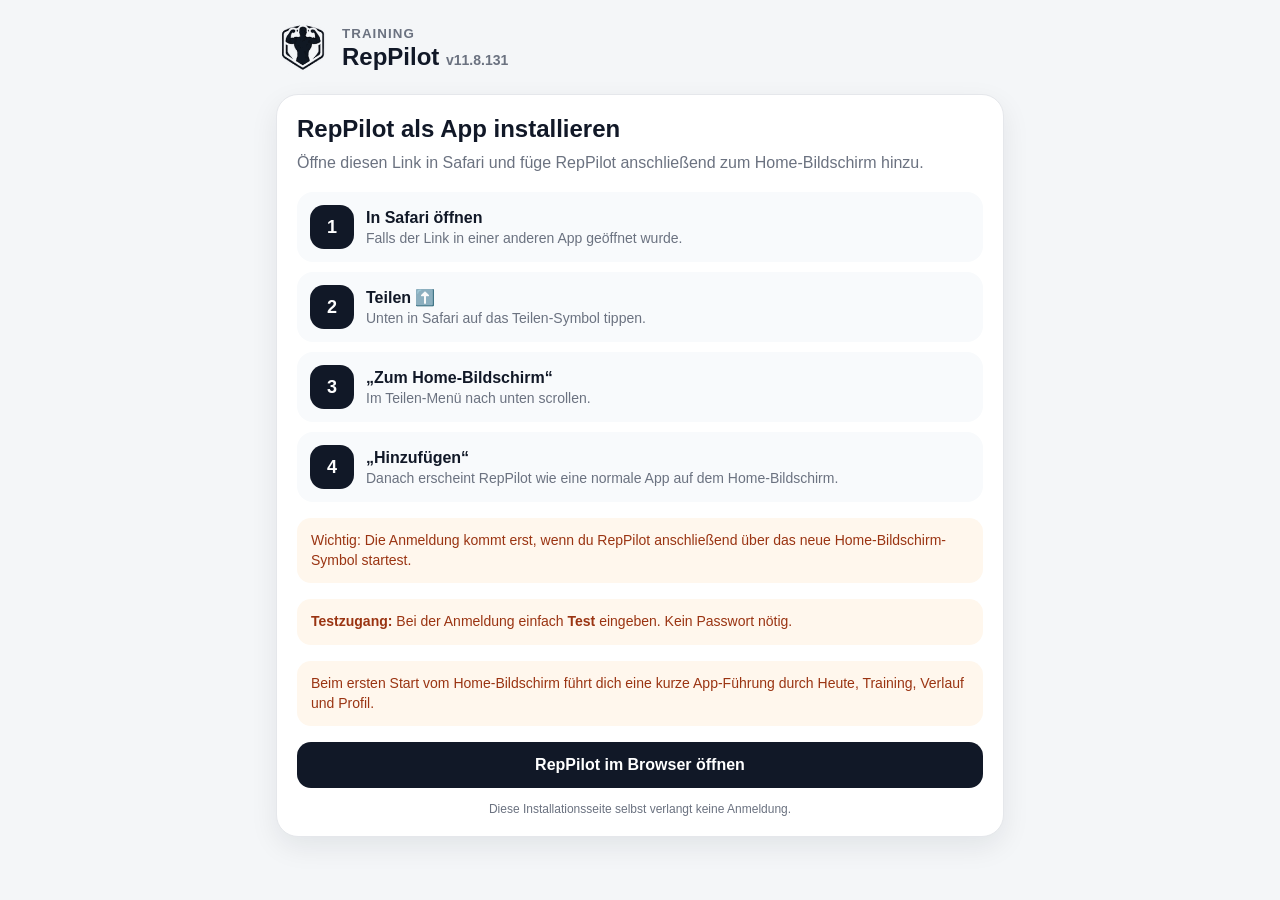
==== install.html @ 0077f210 "v11.8.131 align install page" ====
<!doctype html>
<html lang="de" data-app-version="11.8.131">
<head>
  <meta charset="utf-8">
  <meta name="viewport" content="width=device-width,initial-scale=1,viewport-fit=cover">
  <meta name="theme-color" content="#111827">
  <meta name="mobile-web-app-capable" content="yes">
  <meta name="apple-mobile-web-app-capable" content="yes">
  <meta name="apple-mobile-web-app-title" content="RepPilot">
  <meta name="apple-mobile-web-app-status-bar-style" content="default">
  <link rel="manifest" href="manifest.json?v=11.8.131">
  <link rel="apple-touch-icon" href="icon-192.png?v=11.8.131">
  <link rel="icon" type="image/png" sizes="192x192" href="icon-192.png?v=11.8.131">
  <title>RepPilot installieren</title>
  <style>
    :root{color-scheme:light;font-family:-apple-system,BlinkMacSystemFont,"Segoe UI",sans-serif}
    *{box-sizing:border-box}
    body{margin:0;background:#f4f6f8;color:#111827;min-height:100vh}
    header{padding:22px 18px 10px;max-width:760px;margin:0 auto}
    .brand{display:flex;align-items:center;gap:12px}
    .brand img{width:52px;height:52px;object-fit:contain}
    .brand small{display:block;color:#6b7280;font-weight:700;letter-spacing:.08em}
    .brand h1{font-size:24px;margin:2px 0 0}
    .brand h1 span{font-size:14px;color:#6b7280;font-weight:700}
    main{max-width:760px;margin:0 auto;padding:10px 16px 32px}
    .card{background:#fff;border:1px solid #e5e7eb;border-radius:22px;padding:20px;box-shadow:0 10px 28px rgba(17,24,39,.08)}
    h2{font-size:24px;margin:0 0 8px}
    .intro{margin:0 0 18px;color:#6b7280;line-height:1.45}
    .steps{display:grid;gap:10px}
    .step{display:grid;grid-template-columns:44px 1fr;gap:12px;align-items:center;background:#f8fafc;border-radius:16px;padding:13px}
    .num{width:44px;height:44px;border-radius:14px;background:#111827;color:#fff;display:grid;place-items:center;font-weight:800;font-size:18px}
    .step strong{display:block;font-size:16px}
    .step span{display:block;color:#6b7280;font-size:14px;margin-top:3px}
    .note{margin:16px 0 0;padding:13px 14px;background:#fff7ed;border-radius:14px;color:#9a3412;font-size:14px;line-height:1.4}
    .open{display:block;margin-top:16px;width:100%;border:0;border-radius:14px;background:#111827;color:#fff;text-align:center;text-decoration:none;font-weight:800;padding:14px 16px}
    .hint{text-align:center;color:#6b7280;font-size:12px;margin:14px 0 0}
  </style>
</head>
<body>
  <header>
    <div class="brand">
      <img src="reppilot-logo-old-stable.png?v=11.8.27" alt="RepPilot Logo">
      <div><small>TRAINING</small><h1>RepPilot <span>v11.8.131</span></h1></div>
    </div>
  </header>
  <main>
    <section class="card" aria-label="RepPilot installieren">
      <h2>RepPilot als App installieren</h2>
      <p class="intro">Öffne diesen Link in Safari und füge RepPilot anschließend zum Home-Bildschirm hinzu.</p>
      <div class="steps">
        <div class="step"><div class="num">1</div><div><strong>In Safari öffnen</strong><span>Falls der Link in einer anderen App geöffnet wurde.</span></div></div>
        <div class="step"><div class="num">2</div><div><strong>Teilen ⬆️</strong><span>Unten in Safari auf das Teilen-Symbol tippen.</span></div></div>
        <div class="step"><div class="num">3</div><div><strong>„Zum Home-Bildschirm“</strong><span>Im Teilen-Menü nach unten scrollen.</span></div></div>
        <div class="step"><div class="num">4</div><div><strong>„Hinzufügen“</strong><span>Danach erscheint RepPilot wie eine normale App auf dem Home-Bildschirm.</span></div></div>
      </div>
      <p class="note">Wichtig: Die Anmeldung kommt erst, wenn du RepPilot anschließend über das neue Home-Bildschirm-Symbol startest.</p><p class="note"><strong>Testzugang:</strong> Bei der Anmeldung einfach <strong>Test</strong> eingeben. Kein Passwort nötig.</p><p class="note">Beim ersten Start vom Home-Bildschirm führt dich eine kurze App-Führung durch Heute, Training, Verlauf und Profil.</p>
      <a class="open" href="./?launch=v11.8.131">RepPilot im Browser öffnen</a>
      <p class="hint">Diese Installationsseite selbst verlangt keine Anmeldung.</p>
    </section>
  </main>
  <script>
    (() => {
      const standalone = window.matchMedia && window.matchMedia('(display-mode: standalone)').matches;
      const iosStandalone = window.navigator.standalone === true;
      if (standalone || iosStandalone) {
        window.location.replace('./?launch=v11.8.131');
        return;
      }
      if ('serviceWorker' in navigator) {
        navigator.serviceWorker.register('./sw.js?v=11.8.131').catch(() => {});
      }
    })();
  </script>
</body>
</html>
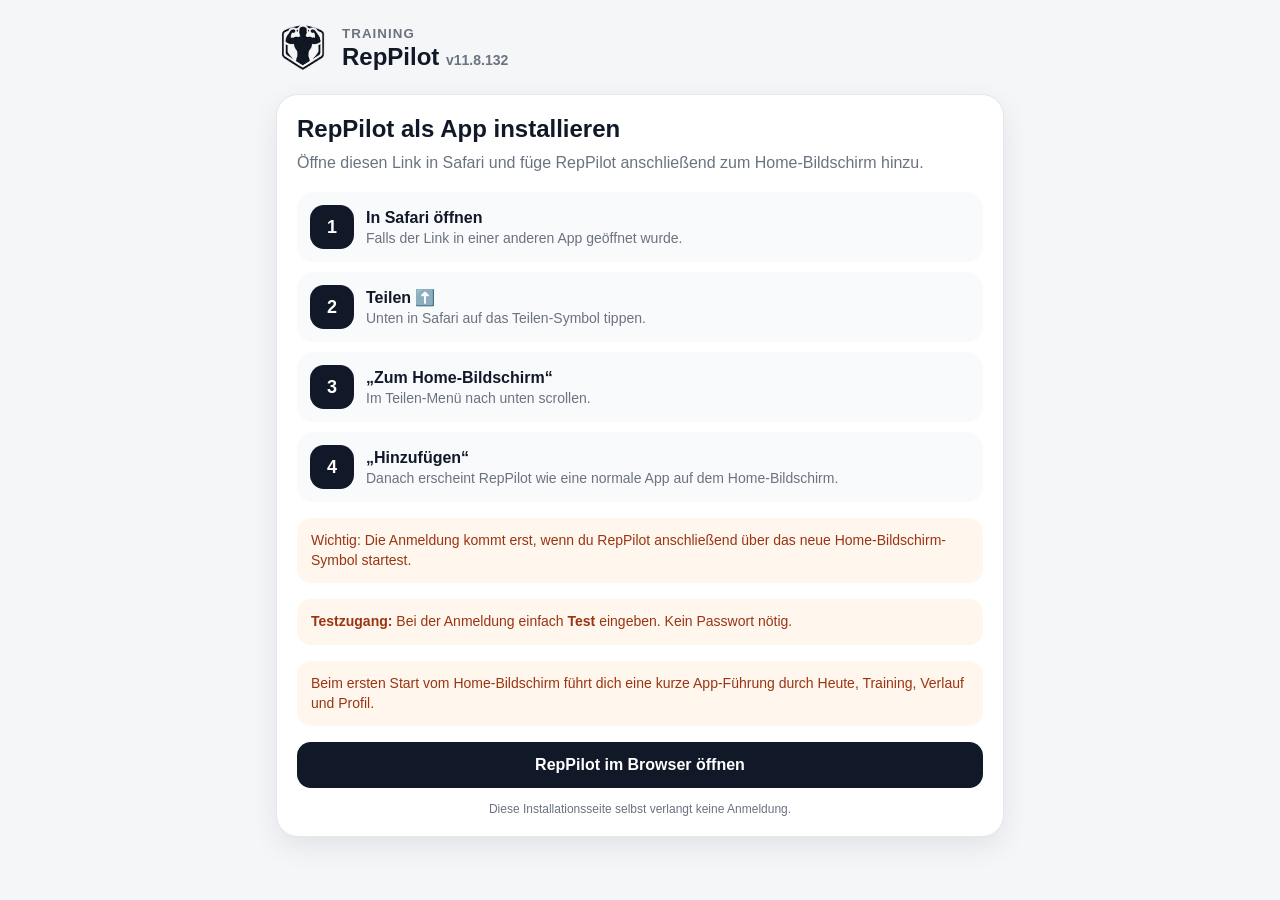
==== commit 2180e90d: "v11.8.132 align release metadata" ====
--- a/install.html
+++ b/install.html
@@ -1,5 +1,5 @@
 <!doctype html>
-<html lang="de" data-app-version="11.8.131">
+<html lang="de" data-app-version="11.8.132">
 <head>
   <meta charset="utf-8">
   <meta name="viewport" content="width=device-width,initial-scale=1,viewport-fit=cover">
@@ -8,9 +8,9 @@
   <meta name="apple-mobile-web-app-capable" content="yes">
   <meta name="apple-mobile-web-app-title" content="RepPilot">
   <meta name="apple-mobile-web-app-status-bar-style" content="default">
-  <link rel="manifest" href="manifest.json?v=11.8.131">
-  <link rel="apple-touch-icon" href="icon-192.png?v=11.8.131">
-  <link rel="icon" type="image/png" sizes="192x192" href="icon-192.png?v=11.8.131">
+  <link rel="manifest" href="manifest.json?v=11.8.132">
+  <link rel="apple-touch-icon" href="icon-192.png?v=11.8.132">
+  <link rel="icon" type="image/png" sizes="192x192" href="icon-192.png?v=11.8.132">
   <title>RepPilot installieren</title>
   <style>
     :root{color-scheme:light;font-family:-apple-system,BlinkMacSystemFont,"Segoe UI",sans-serif}
@@ -40,7 +40,7 @@
   <header>
     <div class="brand">
       <img src="reppilot-logo-old-stable.png?v=11.8.27" alt="RepPilot Logo">
-      <div><small>TRAINING</small><h1>RepPilot <span>v11.8.131</span></h1></div>
+      <div><small>TRAINING</small><h1>RepPilot <span>v11.8.132</span></h1></div>
     </div>
   </header>
   <main>
@@ -54,7 +54,7 @@
         <div class="step"><div class="num">4</div><div><strong>„Hinzufügen“</strong><span>Danach erscheint RepPilot wie eine normale App auf dem Home-Bildschirm.</span></div></div>
       </div>
       <p class="note">Wichtig: Die Anmeldung kommt erst, wenn du RepPilot anschließend über das neue Home-Bildschirm-Symbol startest.</p><p class="note"><strong>Testzugang:</strong> Bei der Anmeldung einfach <strong>Test</strong> eingeben. Kein Passwort nötig.</p><p class="note">Beim ersten Start vom Home-Bildschirm führt dich eine kurze App-Führung durch Heute, Training, Verlauf und Profil.</p>
-      <a class="open" href="./?launch=v11.8.131">RepPilot im Browser öffnen</a>
+      <a class="open" href="./?launch=v11.8.132">RepPilot im Browser öffnen</a>
       <p class="hint">Diese Installationsseite selbst verlangt keine Anmeldung.</p>
     </section>
   </main>
@@ -63,11 +63,11 @@
       const standalone = window.matchMedia && window.matchMedia('(display-mode: standalone)').matches;
       const iosStandalone = window.navigator.standalone === true;
       if (standalone || iosStandalone) {
-        window.location.replace('./?launch=v11.8.131');
+        window.location.replace('./?launch=v11.8.132');
         return;
       }
       if ('serviceWorker' in navigator) {
-        navigator.serviceWorker.register('./sw.js?v=11.8.131').catch(() => {});
+        navigator.serviceWorker.register('./sw.js?v=11.8.132').catch(() => {});
       }
     })();
   </script>
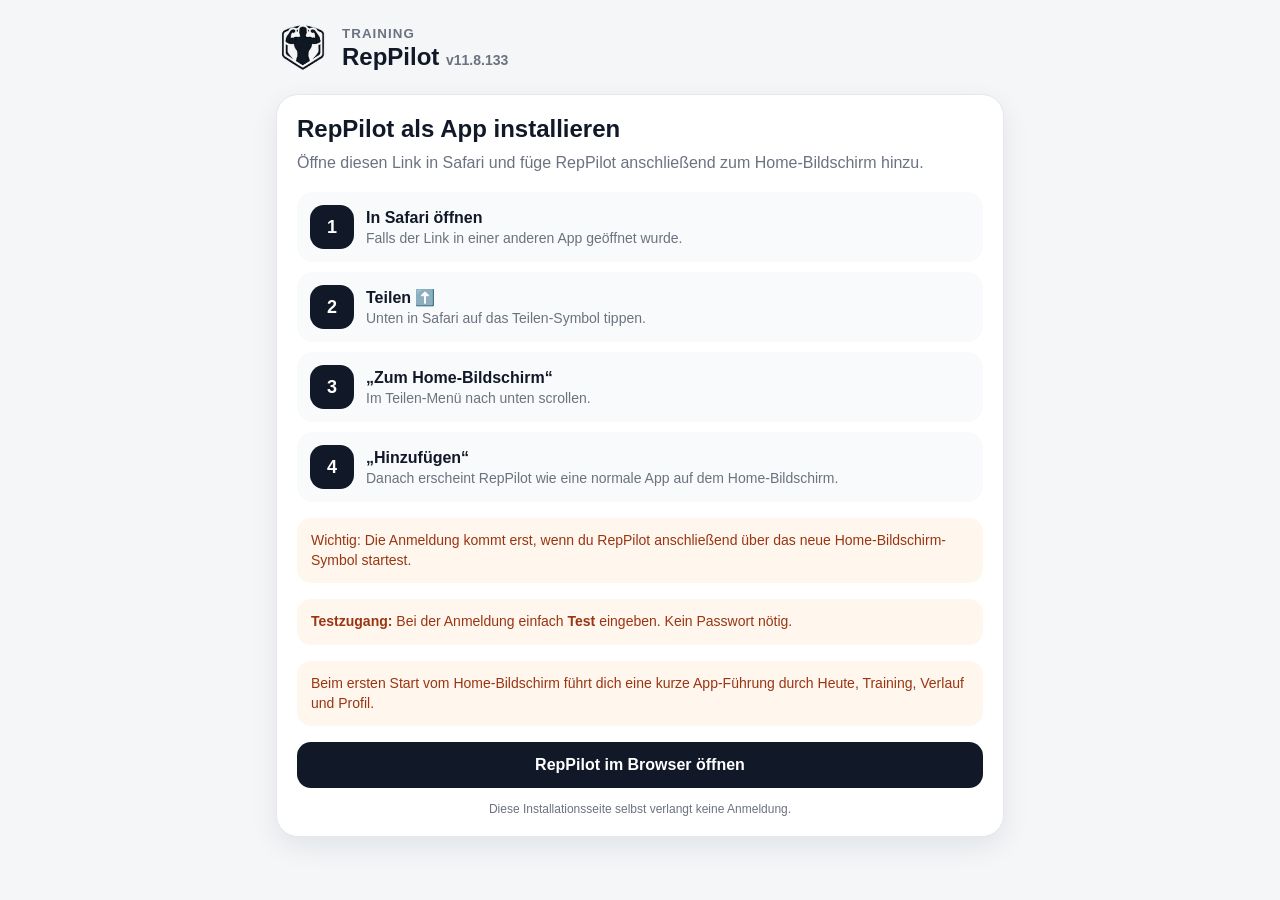
==== commit 5334185d: "v11.8.133 finalize personal ski leg plan" ====
--- a/install.html
+++ b/install.html
@@ -1,5 +1,5 @@
 <!doctype html>
-<html lang="de" data-app-version="11.8.132">
+<html lang="de" data-app-version="11.8.133">
 <head>
   <meta charset="utf-8">
   <meta name="viewport" content="width=device-width,initial-scale=1,viewport-fit=cover">
@@ -8,9 +8,9 @@
   <meta name="apple-mobile-web-app-capable" content="yes">
   <meta name="apple-mobile-web-app-title" content="RepPilot">
   <meta name="apple-mobile-web-app-status-bar-style" content="default">
-  <link rel="manifest" href="manifest.json?v=11.8.132">
-  <link rel="apple-touch-icon" href="icon-192.png?v=11.8.132">
-  <link rel="icon" type="image/png" sizes="192x192" href="icon-192.png?v=11.8.132">
+  <link rel="manifest" href="manifest.json?v=11.8.133">
+  <link rel="apple-touch-icon" href="icon-192.png?v=11.8.133">
+  <link rel="icon" type="image/png" sizes="192x192" href="icon-192.png?v=11.8.133">
   <title>RepPilot installieren</title>
   <style>
     :root{color-scheme:light;font-family:-apple-system,BlinkMacSystemFont,"Segoe UI",sans-serif}
@@ -40,7 +40,7 @@
   <header>
     <div class="brand">
       <img src="reppilot-logo-old-stable.png?v=11.8.27" alt="RepPilot Logo">
-      <div><small>TRAINING</small><h1>RepPilot <span>v11.8.132</span></h1></div>
+      <div><small>TRAINING</small><h1>RepPilot <span>v11.8.133</span></h1></div>
     </div>
   </header>
   <main>
@@ -54,7 +54,7 @@
         <div class="step"><div class="num">4</div><div><strong>„Hinzufügen“</strong><span>Danach erscheint RepPilot wie eine normale App auf dem Home-Bildschirm.</span></div></div>
       </div>
       <p class="note">Wichtig: Die Anmeldung kommt erst, wenn du RepPilot anschließend über das neue Home-Bildschirm-Symbol startest.</p><p class="note"><strong>Testzugang:</strong> Bei der Anmeldung einfach <strong>Test</strong> eingeben. Kein Passwort nötig.</p><p class="note">Beim ersten Start vom Home-Bildschirm führt dich eine kurze App-Führung durch Heute, Training, Verlauf und Profil.</p>
-      <a class="open" href="./?launch=v11.8.132">RepPilot im Browser öffnen</a>
+      <a class="open" href="./?launch=v11.8.133">RepPilot im Browser öffnen</a>
       <p class="hint">Diese Installationsseite selbst verlangt keine Anmeldung.</p>
     </section>
   </main>
@@ -63,11 +63,11 @@
       const standalone = window.matchMedia && window.matchMedia('(display-mode: standalone)').matches;
       const iosStandalone = window.navigator.standalone === true;
       if (standalone || iosStandalone) {
-        window.location.replace('./?launch=v11.8.132');
+        window.location.replace('./?launch=v11.8.133');
         return;
       }
       if ('serviceWorker' in navigator) {
-        navigator.serviceWorker.register('./sw.js?v=11.8.132').catch(() => {});
+        navigator.serviceWorker.register('./sw.js?v=11.8.133').catch(() => {});
       }
     })();
   </script>
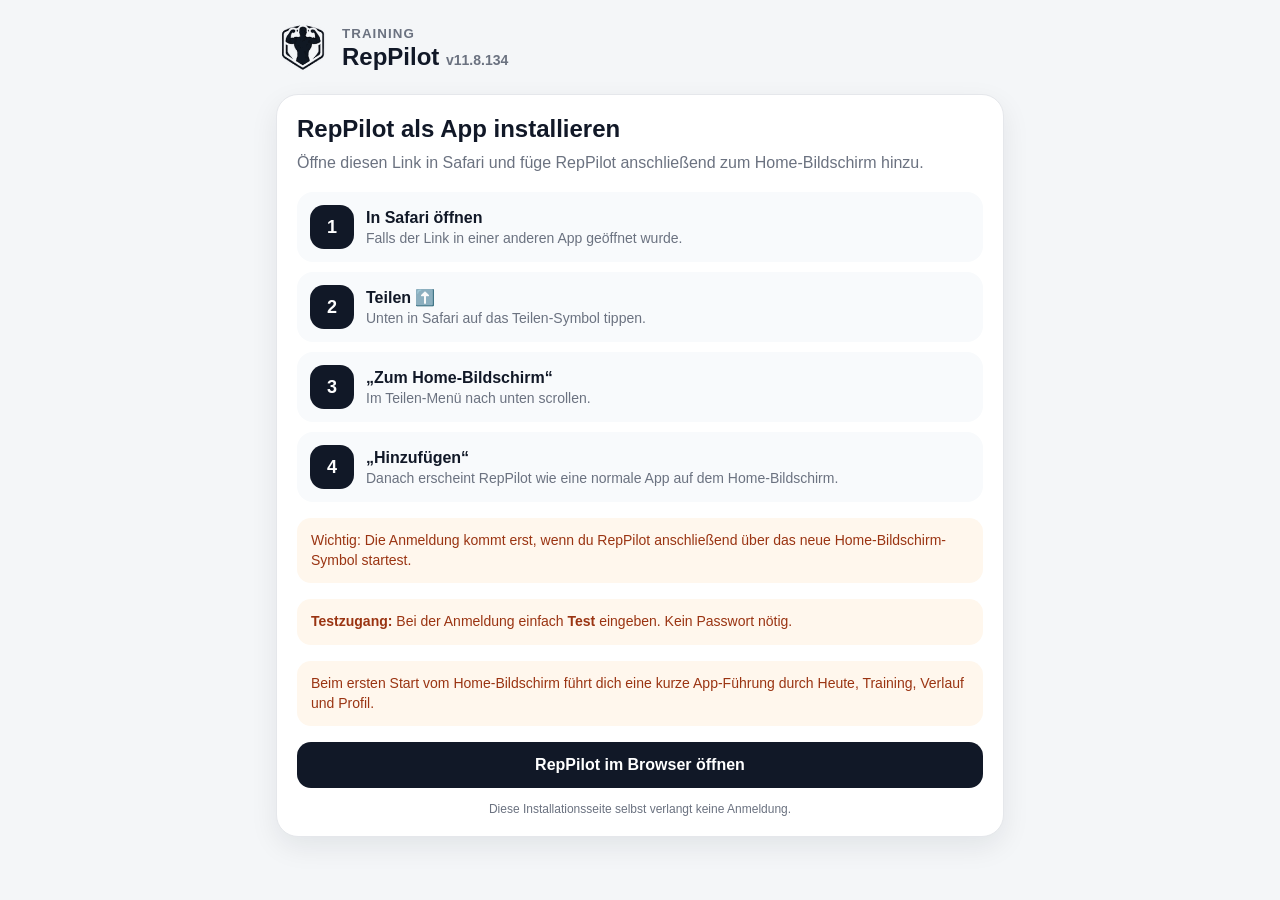
==== commit 60e8b565: "v11.8.134 add complete ski leg imagery" ====
--- a/install.html
+++ b/install.html
@@ -1,5 +1,5 @@
 <!doctype html>
-<html lang="de" data-app-version="11.8.133">
+<html lang="de" data-app-version="11.8.134">
 <head>
   <meta charset="utf-8">
   <meta name="viewport" content="width=device-width,initial-scale=1,viewport-fit=cover">
@@ -8,9 +8,9 @@
   <meta name="apple-mobile-web-app-capable" content="yes">
   <meta name="apple-mobile-web-app-title" content="RepPilot">
   <meta name="apple-mobile-web-app-status-bar-style" content="default">
-  <link rel="manifest" href="manifest.json?v=11.8.133">
-  <link rel="apple-touch-icon" href="icon-192.png?v=11.8.133">
-  <link rel="icon" type="image/png" sizes="192x192" href="icon-192.png?v=11.8.133">
+  <link rel="manifest" href="manifest.json?v=11.8.134">
+  <link rel="apple-touch-icon" href="icon-192.png?v=11.8.134">
+  <link rel="icon" type="image/png" sizes="192x192" href="icon-192.png?v=11.8.134">
   <title>RepPilot installieren</title>
   <style>
     :root{color-scheme:light;font-family:-apple-system,BlinkMacSystemFont,"Segoe UI",sans-serif}
@@ -40,7 +40,7 @@
   <header>
     <div class="brand">
       <img src="reppilot-logo-old-stable.png?v=11.8.27" alt="RepPilot Logo">
-      <div><small>TRAINING</small><h1>RepPilot <span>v11.8.133</span></h1></div>
+      <div><small>TRAINING</small><h1>RepPilot <span>v11.8.134</span></h1></div>
     </div>
   </header>
   <main>
@@ -54,7 +54,7 @@
         <div class="step"><div class="num">4</div><div><strong>„Hinzufügen“</strong><span>Danach erscheint RepPilot wie eine normale App auf dem Home-Bildschirm.</span></div></div>
       </div>
       <p class="note">Wichtig: Die Anmeldung kommt erst, wenn du RepPilot anschließend über das neue Home-Bildschirm-Symbol startest.</p><p class="note"><strong>Testzugang:</strong> Bei der Anmeldung einfach <strong>Test</strong> eingeben. Kein Passwort nötig.</p><p class="note">Beim ersten Start vom Home-Bildschirm führt dich eine kurze App-Führung durch Heute, Training, Verlauf und Profil.</p>
-      <a class="open" href="./?launch=v11.8.133">RepPilot im Browser öffnen</a>
+      <a class="open" href="./?launch=v11.8.134">RepPilot im Browser öffnen</a>
       <p class="hint">Diese Installationsseite selbst verlangt keine Anmeldung.</p>
     </section>
   </main>
@@ -63,11 +63,11 @@
       const standalone = window.matchMedia && window.matchMedia('(display-mode: standalone)').matches;
       const iosStandalone = window.navigator.standalone === true;
       if (standalone || iosStandalone) {
-        window.location.replace('./?launch=v11.8.133');
+        window.location.replace('./?launch=v11.8.134');
         return;
       }
       if ('serviceWorker' in navigator) {
-        navigator.serviceWorker.register('./sw.js?v=11.8.133').catch(() => {});
+        navigator.serviceWorker.register('./sw.js?v=11.8.134').catch(() => {});
       }
     })();
   </script>
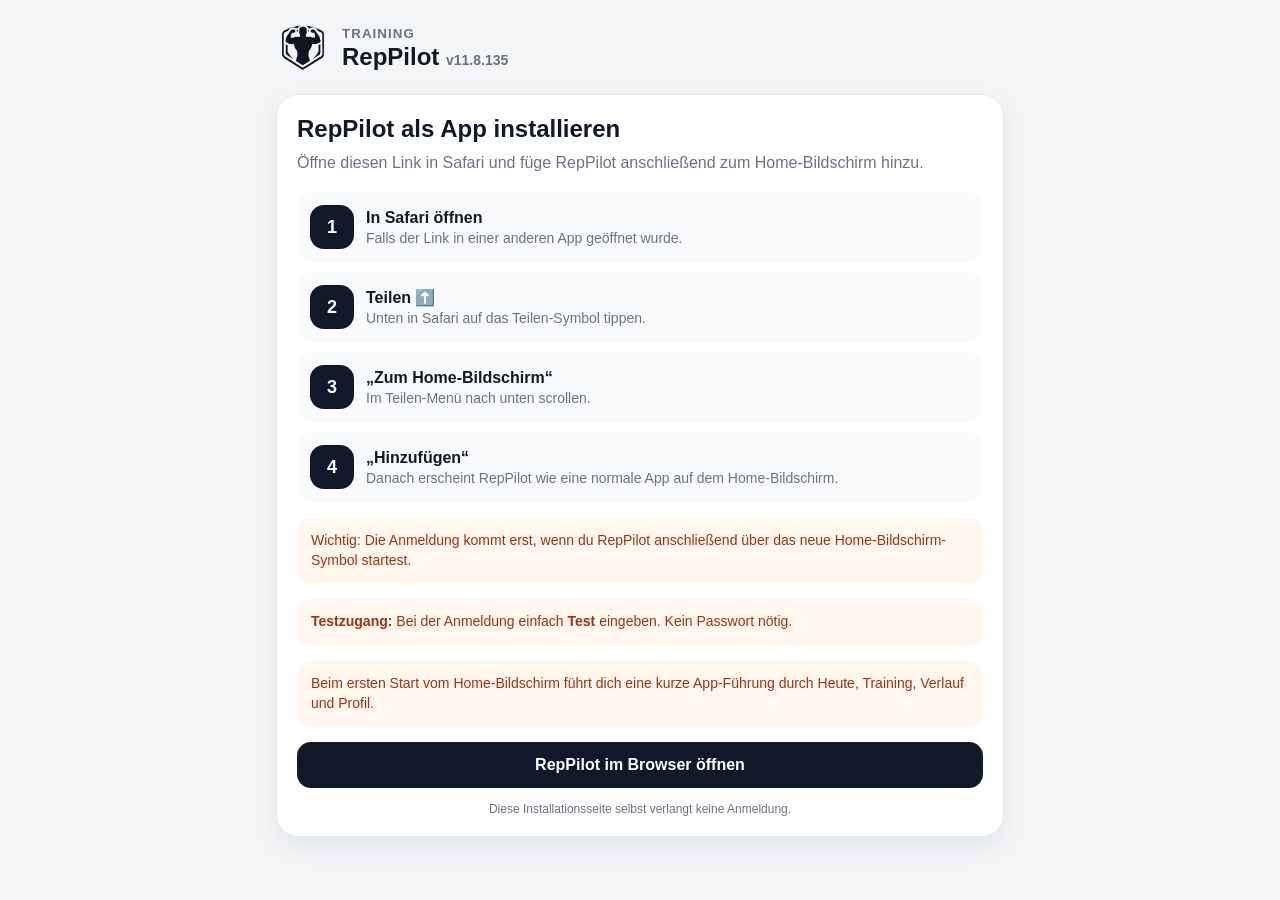
==== commit 4bde5799: "fix: iOS bottom navigation, leg image paths and auto-save v11.8.135" ====
--- a/install.html
+++ b/install.html
@@ -1,5 +1,5 @@
 <!doctype html>
-<html lang="de" data-app-version="11.8.134">
+<html lang="de" data-app-version="11.8.135">
 <head>
   <meta charset="utf-8">
   <meta name="viewport" content="width=device-width,initial-scale=1,viewport-fit=cover">
@@ -8,9 +8,9 @@
   <meta name="apple-mobile-web-app-capable" content="yes">
   <meta name="apple-mobile-web-app-title" content="RepPilot">
   <meta name="apple-mobile-web-app-status-bar-style" content="default">
-  <link rel="manifest" href="manifest.json?v=11.8.134">
-  <link rel="apple-touch-icon" href="icon-192.png?v=11.8.134">
-  <link rel="icon" type="image/png" sizes="192x192" href="icon-192.png?v=11.8.134">
+  <link rel="manifest" href="manifest.json?v=11.8.135">
+  <link rel="apple-touch-icon" href="icon-192.png?v=11.8.135">
+  <link rel="icon" type="image/png" sizes="192x192" href="icon-192.png?v=11.8.135">
   <title>RepPilot installieren</title>
   <style>
     :root{color-scheme:light;font-family:-apple-system,BlinkMacSystemFont,"Segoe UI",sans-serif}
@@ -40,7 +40,7 @@
   <header>
     <div class="brand">
       <img src="reppilot-logo-old-stable.png?v=11.8.27" alt="RepPilot Logo">
-      <div><small>TRAINING</small><h1>RepPilot <span>v11.8.134</span></h1></div>
+      <div><small>TRAINING</small><h1>RepPilot <span>v11.8.135</span></h1></div>
     </div>
   </header>
   <main>
@@ -54,7 +54,7 @@
         <div class="step"><div class="num">4</div><div><strong>„Hinzufügen“</strong><span>Danach erscheint RepPilot wie eine normale App auf dem Home-Bildschirm.</span></div></div>
       </div>
       <p class="note">Wichtig: Die Anmeldung kommt erst, wenn du RepPilot anschließend über das neue Home-Bildschirm-Symbol startest.</p><p class="note"><strong>Testzugang:</strong> Bei der Anmeldung einfach <strong>Test</strong> eingeben. Kein Passwort nötig.</p><p class="note">Beim ersten Start vom Home-Bildschirm führt dich eine kurze App-Führung durch Heute, Training, Verlauf und Profil.</p>
-      <a class="open" href="./?launch=v11.8.134">RepPilot im Browser öffnen</a>
+      <a class="open" href="./?launch=v11.8.135">RepPilot im Browser öffnen</a>
       <p class="hint">Diese Installationsseite selbst verlangt keine Anmeldung.</p>
     </section>
   </main>
@@ -63,11 +63,11 @@
       const standalone = window.matchMedia && window.matchMedia('(display-mode: standalone)').matches;
       const iosStandalone = window.navigator.standalone === true;
       if (standalone || iosStandalone) {
-        window.location.replace('./?launch=v11.8.134');
+        window.location.replace('./?launch=v11.8.135');
         return;
       }
       if ('serviceWorker' in navigator) {
-        navigator.serviceWorker.register('./sw.js?v=11.8.134').catch(() => {});
+        navigator.serviceWorker.register('./sw.js?v=11.8.135').catch(() => {});
       }
     })();
   </script>
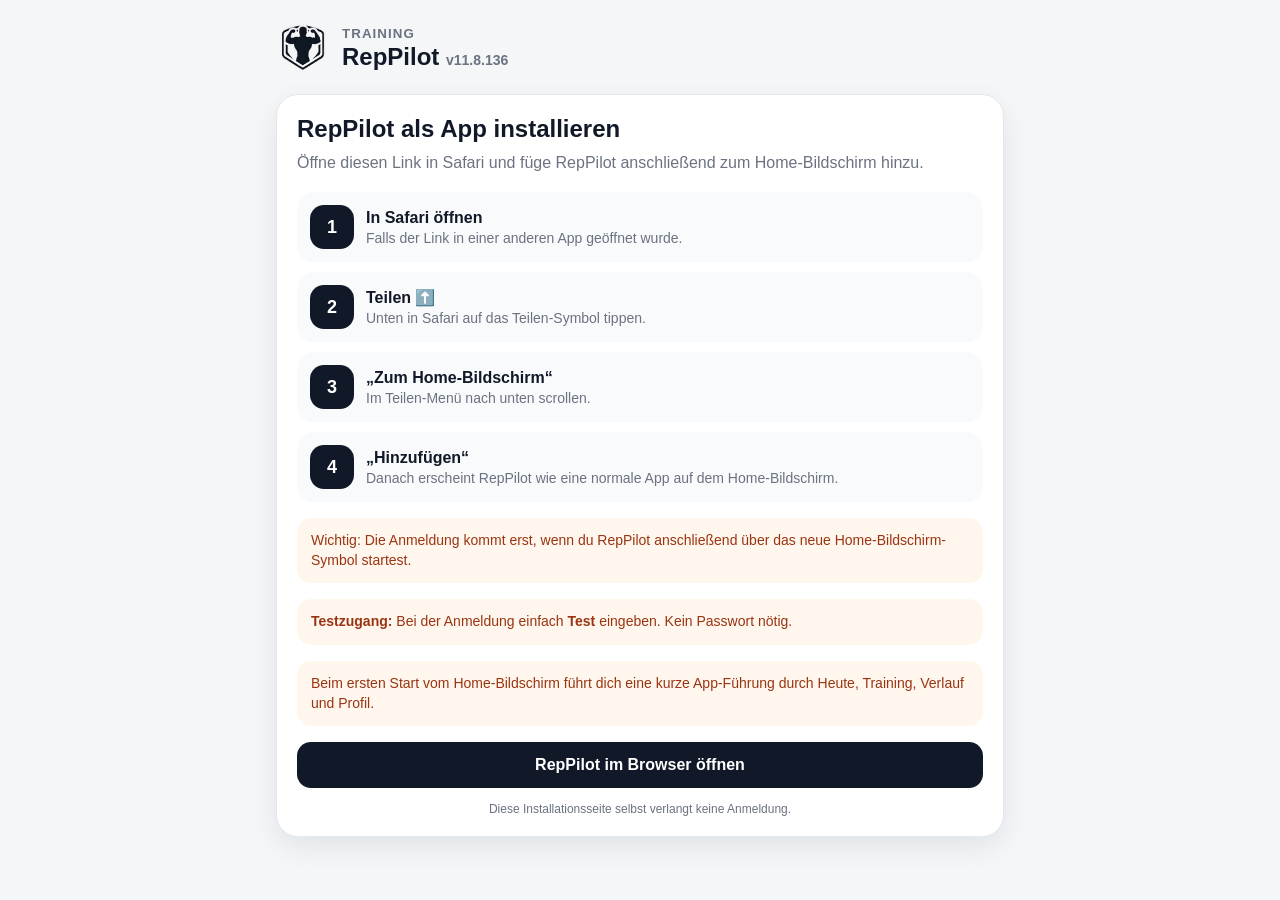
==== commit b1e9cf37: "chore: prepare stable exercise catalog and account-scoped custom plan drafts (v11.8.136)" ====
--- a/install.html
+++ b/install.html
@@ -1,5 +1,5 @@
 <!doctype html>
-<html lang="de" data-app-version="11.8.135">
+<html lang="de" data-app-version="11.8.136">
 <head>
   <meta charset="utf-8">
   <meta name="viewport" content="width=device-width,initial-scale=1,viewport-fit=cover">
@@ -8,9 +8,9 @@
   <meta name="apple-mobile-web-app-capable" content="yes">
   <meta name="apple-mobile-web-app-title" content="RepPilot">
   <meta name="apple-mobile-web-app-status-bar-style" content="default">
-  <link rel="manifest" href="manifest.json?v=11.8.135">
-  <link rel="apple-touch-icon" href="icon-192.png?v=11.8.135">
-  <link rel="icon" type="image/png" sizes="192x192" href="icon-192.png?v=11.8.135">
+  <link rel="manifest" href="manifest.json?v=11.8.136">
+  <link rel="apple-touch-icon" href="icon-192.png?v=11.8.136">
+  <link rel="icon" type="image/png" sizes="192x192" href="icon-192.png?v=11.8.136">
   <title>RepPilot installieren</title>
   <style>
     :root{color-scheme:light;font-family:-apple-system,BlinkMacSystemFont,"Segoe UI",sans-serif}
@@ -40,7 +40,7 @@
   <header>
     <div class="brand">
       <img src="reppilot-logo-old-stable.png?v=11.8.27" alt="RepPilot Logo">
-      <div><small>TRAINING</small><h1>RepPilot <span>v11.8.135</span></h1></div>
+      <div><small>TRAINING</small><h1>RepPilot <span>v11.8.136</span></h1></div>
     </div>
   </header>
   <main>
@@ -54,7 +54,7 @@
         <div class="step"><div class="num">4</div><div><strong>„Hinzufügen“</strong><span>Danach erscheint RepPilot wie eine normale App auf dem Home-Bildschirm.</span></div></div>
       </div>
       <p class="note">Wichtig: Die Anmeldung kommt erst, wenn du RepPilot anschließend über das neue Home-Bildschirm-Symbol startest.</p><p class="note"><strong>Testzugang:</strong> Bei der Anmeldung einfach <strong>Test</strong> eingeben. Kein Passwort nötig.</p><p class="note">Beim ersten Start vom Home-Bildschirm führt dich eine kurze App-Führung durch Heute, Training, Verlauf und Profil.</p>
-      <a class="open" href="./?launch=v11.8.135">RepPilot im Browser öffnen</a>
+      <a class="open" href="./?launch=v11.8.136">RepPilot im Browser öffnen</a>
       <p class="hint">Diese Installationsseite selbst verlangt keine Anmeldung.</p>
     </section>
   </main>
@@ -63,11 +63,11 @@
       const standalone = window.matchMedia && window.matchMedia('(display-mode: standalone)').matches;
       const iosStandalone = window.navigator.standalone === true;
       if (standalone || iosStandalone) {
-        window.location.replace('./?launch=v11.8.135');
+        window.location.replace('./?launch=v11.8.136');
         return;
       }
       if ('serviceWorker' in navigator) {
-        navigator.serviceWorker.register('./sw.js?v=11.8.135').catch(() => {});
+        navigator.serviceWorker.register('./sw.js?v=11.8.136').catch(() => {});
       }
     })();
   </script>
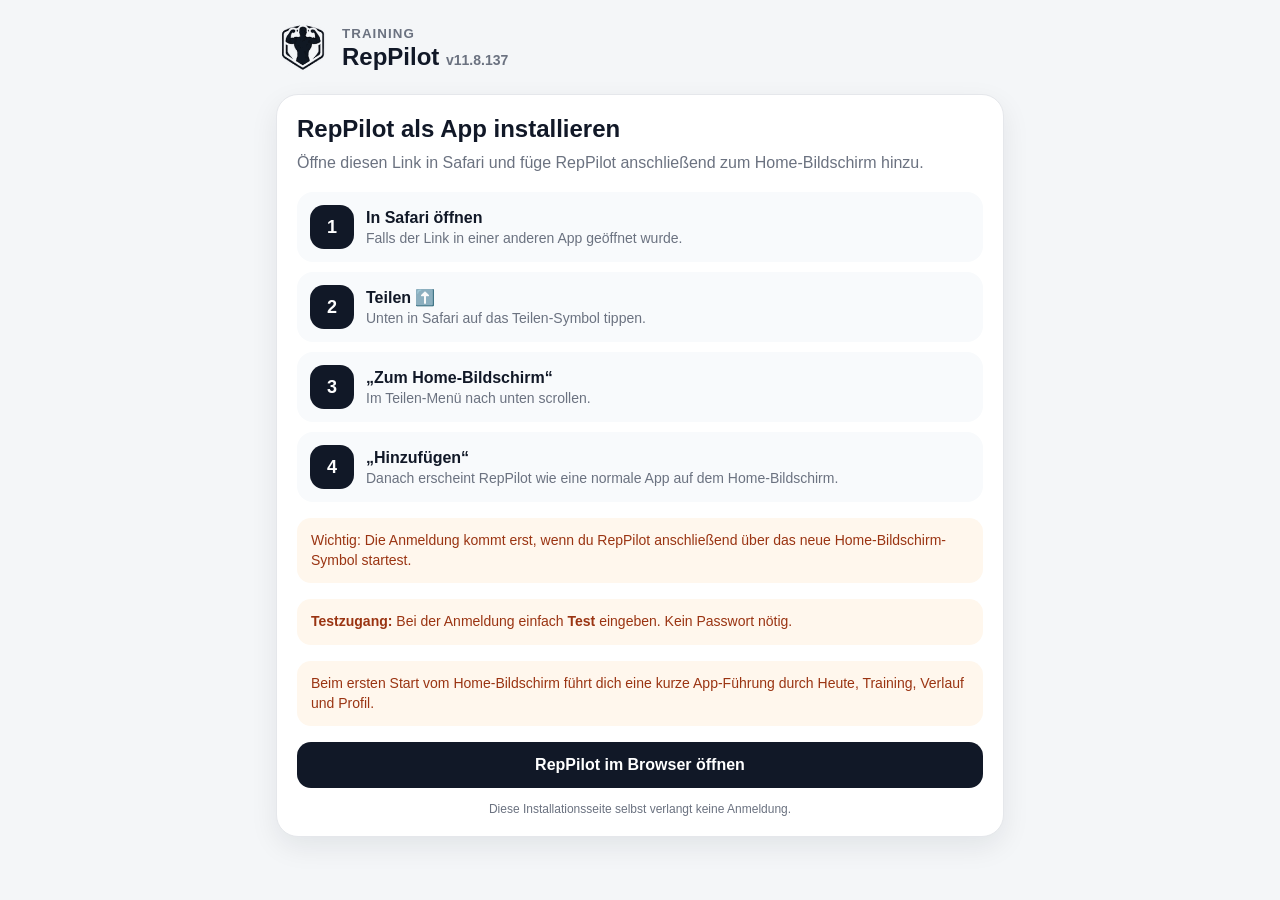
==== commit 96b8f763: "feat: custom training plan editor, exercise search and workout integration v11.8.137" ====
--- a/install.html
+++ b/install.html
@@ -1,5 +1,5 @@
 <!doctype html>
-<html lang="de" data-app-version="11.8.136">
+<html lang="de" data-app-version="11.8.137">
 <head>
   <meta charset="utf-8">
   <meta name="viewport" content="width=device-width,initial-scale=1,viewport-fit=cover">
@@ -8,9 +8,9 @@
   <meta name="apple-mobile-web-app-capable" content="yes">
   <meta name="apple-mobile-web-app-title" content="RepPilot">
   <meta name="apple-mobile-web-app-status-bar-style" content="default">
-  <link rel="manifest" href="manifest.json?v=11.8.136">
-  <link rel="apple-touch-icon" href="icon-192.png?v=11.8.136">
-  <link rel="icon" type="image/png" sizes="192x192" href="icon-192.png?v=11.8.136">
+  <link rel="manifest" href="manifest.json?v=11.8.137">
+  <link rel="apple-touch-icon" href="icon-192.png?v=11.8.137">
+  <link rel="icon" type="image/png" sizes="192x192" href="icon-192.png?v=11.8.137">
   <title>RepPilot installieren</title>
   <style>
     :root{color-scheme:light;font-family:-apple-system,BlinkMacSystemFont,"Segoe UI",sans-serif}
@@ -40,7 +40,7 @@
   <header>
     <div class="brand">
       <img src="reppilot-logo-old-stable.png?v=11.8.27" alt="RepPilot Logo">
-      <div><small>TRAINING</small><h1>RepPilot <span>v11.8.136</span></h1></div>
+      <div><small>TRAINING</small><h1>RepPilot <span>v11.8.137</span></h1></div>
     </div>
   </header>
   <main>
@@ -54,7 +54,7 @@
         <div class="step"><div class="num">4</div><div><strong>„Hinzufügen“</strong><span>Danach erscheint RepPilot wie eine normale App auf dem Home-Bildschirm.</span></div></div>
       </div>
       <p class="note">Wichtig: Die Anmeldung kommt erst, wenn du RepPilot anschließend über das neue Home-Bildschirm-Symbol startest.</p><p class="note"><strong>Testzugang:</strong> Bei der Anmeldung einfach <strong>Test</strong> eingeben. Kein Passwort nötig.</p><p class="note">Beim ersten Start vom Home-Bildschirm führt dich eine kurze App-Führung durch Heute, Training, Verlauf und Profil.</p>
-      <a class="open" href="./?launch=v11.8.136">RepPilot im Browser öffnen</a>
+      <a class="open" href="./?launch=v11.8.137">RepPilot im Browser öffnen</a>
       <p class="hint">Diese Installationsseite selbst verlangt keine Anmeldung.</p>
     </section>
   </main>
@@ -63,11 +63,11 @@
       const standalone = window.matchMedia && window.matchMedia('(display-mode: standalone)').matches;
       const iosStandalone = window.navigator.standalone === true;
       if (standalone || iosStandalone) {
-        window.location.replace('./?launch=v11.8.136');
+        window.location.replace('./?launch=v11.8.137');
         return;
       }
       if ('serviceWorker' in navigator) {
-        navigator.serviceWorker.register('./sw.js?v=11.8.136').catch(() => {});
+        navigator.serviceWorker.register('./sw.js?v=11.8.137').catch(() => {});
       }
     })();
   </script>
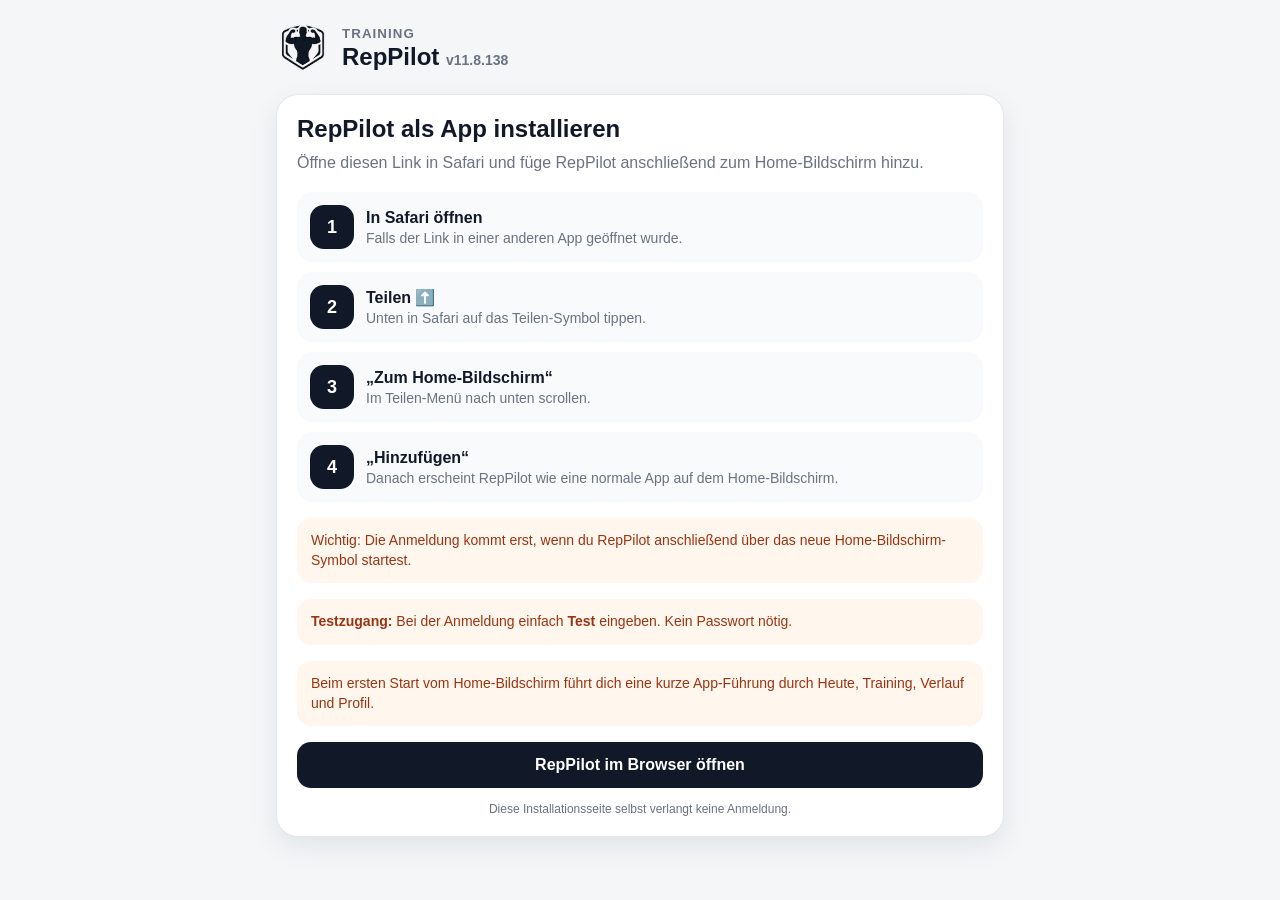
==== commit d34a1dc2: "fix: align workout action bar with actual iPhone bottom nav" ====
--- a/install.html
+++ b/install.html
@@ -1,5 +1,5 @@
 <!doctype html>
-<html lang="de" data-app-version="11.8.137">
+<html lang="de" data-app-version="11.8.138">
 <head>
   <meta charset="utf-8">
   <meta name="viewport" content="width=device-width,initial-scale=1,viewport-fit=cover">
@@ -8,9 +8,9 @@
   <meta name="apple-mobile-web-app-capable" content="yes">
   <meta name="apple-mobile-web-app-title" content="RepPilot">
   <meta name="apple-mobile-web-app-status-bar-style" content="default">
-  <link rel="manifest" href="manifest.json?v=11.8.137">
-  <link rel="apple-touch-icon" href="icon-192.png?v=11.8.137">
-  <link rel="icon" type="image/png" sizes="192x192" href="icon-192.png?v=11.8.137">
+  <link rel="manifest" href="manifest.json?v=11.8.138">
+  <link rel="apple-touch-icon" href="icon-192.png?v=11.8.138">
+  <link rel="icon" type="image/png" sizes="192x192" href="icon-192.png?v=11.8.138">
   <title>RepPilot installieren</title>
   <style>
     :root{color-scheme:light;font-family:-apple-system,BlinkMacSystemFont,"Segoe UI",sans-serif}
@@ -40,7 +40,7 @@
   <header>
     <div class="brand">
       <img src="reppilot-logo-old-stable.png?v=11.8.27" alt="RepPilot Logo">
-      <div><small>TRAINING</small><h1>RepPilot <span>v11.8.137</span></h1></div>
+      <div><small>TRAINING</small><h1>RepPilot <span>v11.8.138</span></h1></div>
     </div>
   </header>
   <main>
@@ -54,7 +54,7 @@
         <div class="step"><div class="num">4</div><div><strong>„Hinzufügen“</strong><span>Danach erscheint RepPilot wie eine normale App auf dem Home-Bildschirm.</span></div></div>
       </div>
       <p class="note">Wichtig: Die Anmeldung kommt erst, wenn du RepPilot anschließend über das neue Home-Bildschirm-Symbol startest.</p><p class="note"><strong>Testzugang:</strong> Bei der Anmeldung einfach <strong>Test</strong> eingeben. Kein Passwort nötig.</p><p class="note">Beim ersten Start vom Home-Bildschirm führt dich eine kurze App-Führung durch Heute, Training, Verlauf und Profil.</p>
-      <a class="open" href="./?launch=v11.8.137">RepPilot im Browser öffnen</a>
+      <a class="open" href="./?launch=v11.8.138">RepPilot im Browser öffnen</a>
       <p class="hint">Diese Installationsseite selbst verlangt keine Anmeldung.</p>
     </section>
   </main>
@@ -63,11 +63,11 @@
       const standalone = window.matchMedia && window.matchMedia('(display-mode: standalone)').matches;
       const iosStandalone = window.navigator.standalone === true;
       if (standalone || iosStandalone) {
-        window.location.replace('./?launch=v11.8.137');
+        window.location.replace('./?launch=v11.8.138');
         return;
       }
       if ('serviceWorker' in navigator) {
-        navigator.serviceWorker.register('./sw.js?v=11.8.137').catch(() => {});
+        navigator.serviceWorker.register('./sw.js?v=11.8.138').catch(() => {});
       }
     })();
   </script>
